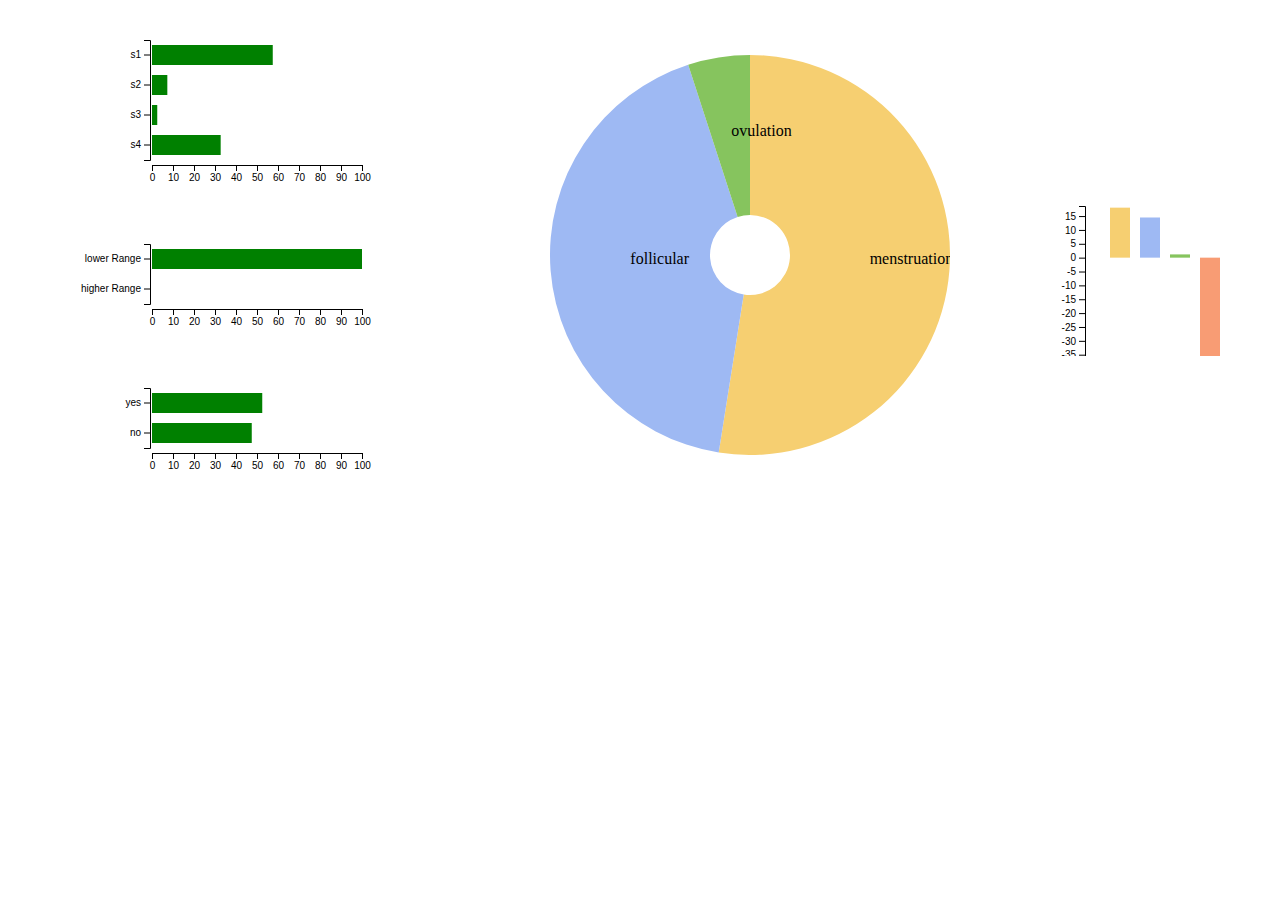
==== infovis-mastertask-master/src/index.html @ 7d8ca279 "Add files via upload" ====
<!DOCTYPE html>
<html lang="en">
<head>
    <meta charset="UTF-8">
    <title>Informationsvisualisierung - Masteraufgabe Gruppe J</title>
    <link rel="stylesheet" href="Style.css">
</head>

<body>
    <div class="container">
        <div class="item a"><div id="area1"></div></div>
        <div class="item b"><div id="area2"></div></div>
        <div class="item c"><div id="area3"></div></div>
        <div class="item d"><div id="area4"></div></div>
    </div>

    <!-- all scripts go here -->
    <script src="js/librarys/d3.js"></script>
    <script src="js/data.js"></script>
    <script src="js/chart-generations.js"></script>
    <script src="js/main.js"></script>
</body>
</html>
---- infovis-mastertask-master/src/Style.css ----
* {
    margin: 0;
    padding: 0;
}



h2 {
    margin: 25px;
    margin-bottom: 50px;
    font-size: 1em;
}

.container {
    display: grid;
    grid-template-columns: 400px 100px 400px 400px;
    grid-gap: 10px;
    font-family: 'Times New Roman';
    text-align: center;
    font-size: 1em;
    margin: 40px 30px;
}

.item {
    padding: 0px;
    font-size: 1em;
    border: 0px solid black;
}

.a {
    background: transparent;
    grid-row-start: 1;
    grid-row-end: 2;
}

.b {
    background: transparent;
    grid-row-start: 1;
    grid-row-end: 2;
}
.c {
    background: transparent;
    grid-row-start: 1;
    grid-row-end: 2;
}
.d {
    background: transparent;
    grid-row-start: 1;
    grid-row-end: 2;
}

#area3 > svg {
    margin-top: 15px;
}

#area4 > svg {
    margin-top: 166px;
}

.toolTip {
    position: absolute;
    display: none;
    height: auto;
    padding: 7px;
    text-align: center;
    font-size: 0.7em;
}
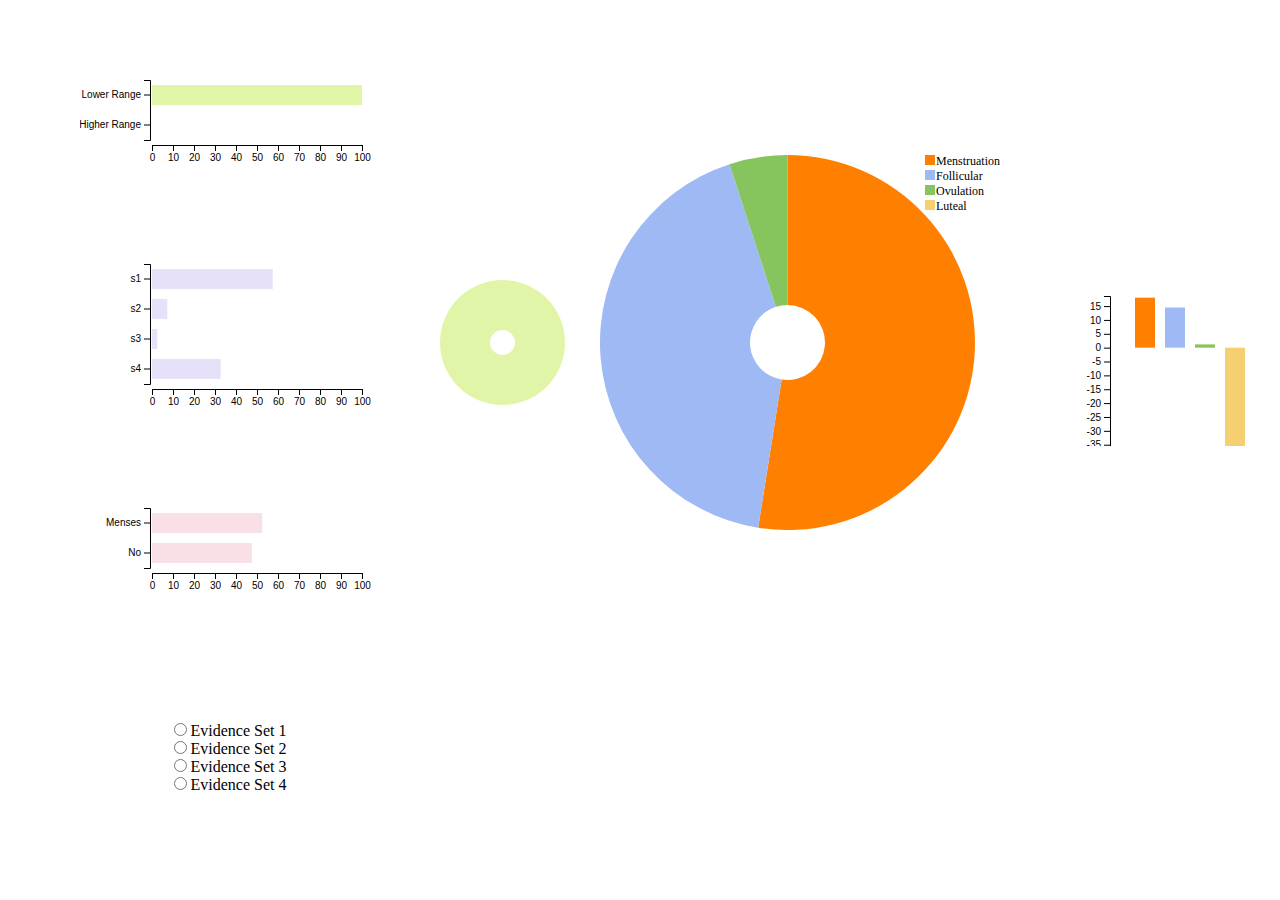
==== commit e85d5498: "Add files via upload" ====
--- a/infovis-mastertask-master/src/index.html
+++ b/infovis-mastertask-master/src/index.html
@@ -12,12 +12,24 @@
         <div class="item b"><div id="area2"></div></div>
         <div class="item c"><div id="area3"></div></div>
         <div class="item d"><div id="area4"></div></div>
+        <div class="radio">
+            <input type="radio" id="es1" name="evidence-set" value="1">
+            <label for="es1">Evidence Set 1</label><br>
+            <input type="radio" id="es2" name="evidence-set" value="2">
+            <label for="es2">Evidence Set 2</label><br>
+            <input type="radio" id="es3" name="evidence-set" value="3">
+            <label for="es3">Evidence Set 3</label><br>
+            <input type="radio" id="es4" name="evidence-set" value="4">
+            <label for="es4">Evidence Set 4</label><br>
+        </div>
     </div>
+
 
     <!-- all scripts go here -->
     <script src="js/librarys/d3.js"></script>
     <script src="js/data.js"></script>
     <script src="js/chart-generations.js"></script>
+    <script src="js/ui.js"></script>
     <script src="js/main.js"></script>
 </body>
 </html>--- a/infovis-mastertask-master/src/Style.css
+++ b/infovis-mastertask-master/src/Style.css
@@ -4,6 +4,11 @@
 }
 
 
+h1 {
+    margin: 25px;
+    margin-bottom: 50px;
+    font-size: 1em;
+}
 
 h2 {
     margin: 25px;
@@ -13,7 +18,7 @@
 
 .container {
     display: grid;
-    grid-template-columns: 400px 100px 400px 400px;
+    grid-template-columns: 400px 100px 500px 200px;
     grid-gap: 10px;
     font-family: 'Times New Roman';
     text-align: center;
@@ -49,13 +54,22 @@
     grid-row-end: 2;
 }
 
+#area1 > svg {
+    margin-top: 40px
+}
+
+#area2 > svg {
+    margin-top: 240px;
+}
+
 #area3 > svg {
-    margin-top: 15px;
+    margin-top: 115px;
 }
 
 #area4 > svg {
-    margin-top: 166px;
+    margin-top: 256px;
 }
+
 
 .toolTip {
     position: absolute;
